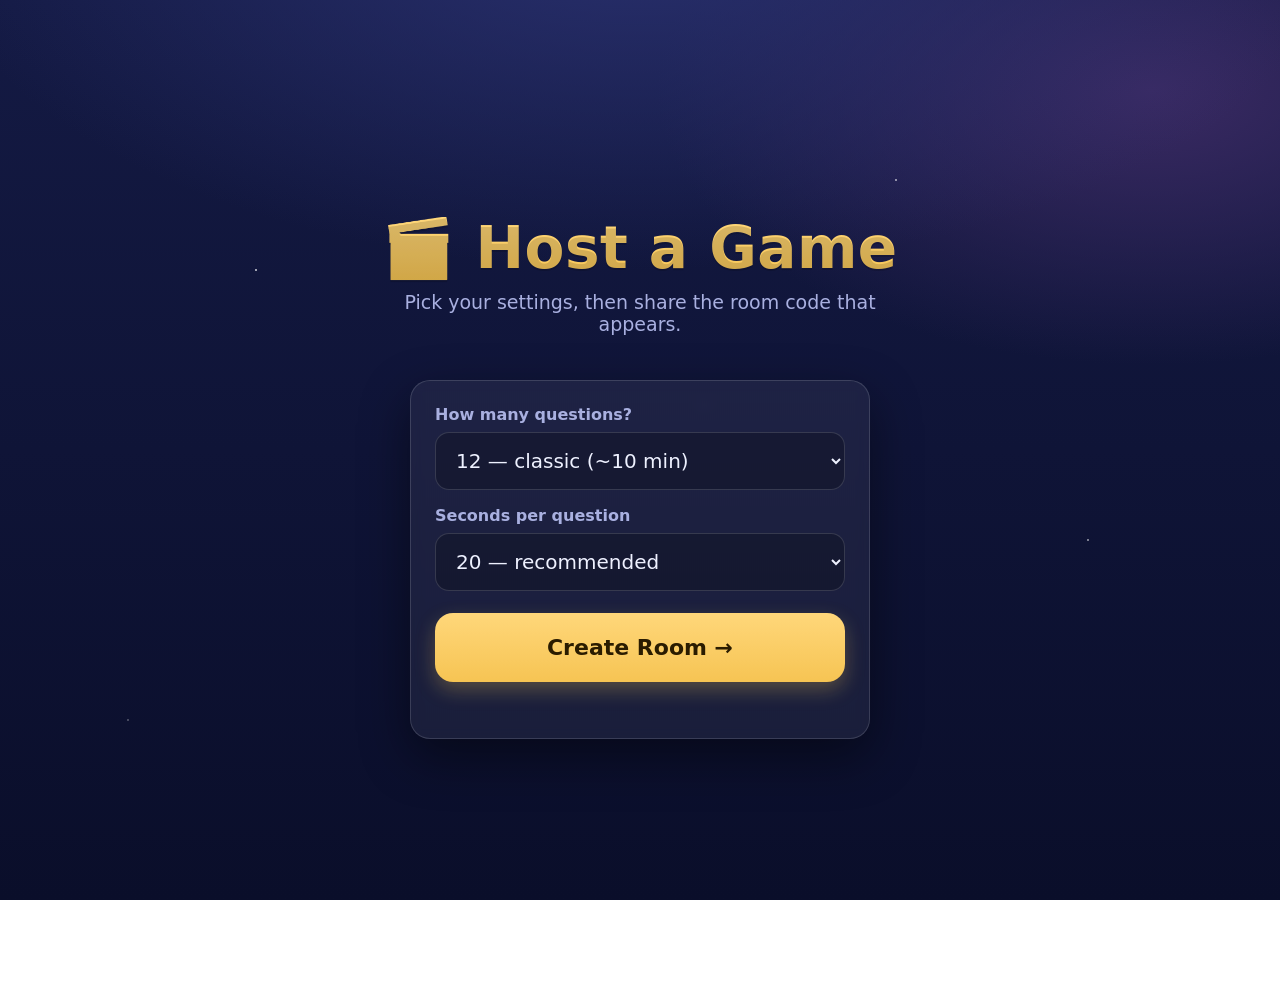
==== host.html @ 5fb1d4c0 "Disney Movie Trivia — Kahoot-style party game Host + player screens, 4-char room codes, speed+streak" ====
<!DOCTYPE html>
<html lang="en">
<head>
  <meta charset="UTF-8" />
  <meta name="viewport" content="width=device-width, initial-scale=1.0" />
  <title>Host · Disney Movie Trivia</title>
  <link rel="stylesheet" href="style.css" />
  <link rel="icon" href="data:image/svg+xml,<svg xmlns='http://www.w3.org/2000/svg' viewBox='0 0 100 100'><text y='.9em' font-size='90'>🎬</text></svg>" />
</head>
<body>
  <div class="wrap">

    <!-- ===== SETUP ===== -->
    <section id="setup" class="center-screen">
      <h1 class="brand">🎬 Host a Game</h1>
      <p class="tagline">Pick your settings, then share the room code that appears.</p>
      <div class="card" style="margin-top:26px; width:min(460px,92vw); text-align:left;">
        <label for="num">How many questions?</label>
        <select id="num">
          <option value="8">8 — quick round (~6 min)</option>
          <option value="12" selected>12 — classic (~10 min)</option>
          <option value="16">16 — long haul (~14 min)</option>
          <option value="36">36 — the whole vault</option>
        </select>
        <div style="height:16px;"></div>
        <label for="seconds">Seconds per question</label>
        <select id="seconds">
          <option value="15">15 — fast &amp; furious</option>
          <option value="20" selected>20 — recommended</option>
          <option value="30">30 — relaxed</option>
        </select>
        <div style="height:22px;"></div>
        <button id="createBtn" class="btn big block">Create Room →</button>
        <div id="setupErr" class="error"></div>
      </div>
    </section>

    <!-- ===== LOBBY ===== -->
    <section id="lobby" class="hidden center-screen">
      <p class="q-cat">Room Code — join at</p>
      <p class="tagline" id="joinUrl" style="margin-top:2px; color:var(--gold-2); font-weight:800;"></p>
      <div class="code-badge" id="lobbyCode" style="margin:8px 0 18px;"></div>
      <p class="status-line"><span class="big-count" id="playerCount">0</span> player(s) in the castle</p>
      <div class="chips" id="lobbyChips" style="margin:18px 0;"></div>
      <button id="startBtn" class="btn big" disabled>Start Game 🎉</button>
      <p class="muted" style="margin-top:12px;">Waiting for players… the Start button lights up once someone joins.</p>
    </section>

    <!-- ===== QUESTION ===== -->
    <section id="question" class="hidden">
      <div class="q-meta">
        <span class="q-cat" id="qCat"></span>
        <span class="muted" id="qProgress"></span>
      </div>
      <div class="progress" style="margin:6px 0 4px;"><span id="qBar" style="width:100%"></span></div>
      <div style="display:flex; align-items:center; justify-content:space-between; margin:10px 0 4px;">
        <span class="status-line"><b id="answeredCount">0</b> answered</span>
        <span class="timer-num" id="timer">20</span>
      </div>
      <h2 class="q-text" id="qText"></h2>
      <div class="answers" id="qAnswers"></div>
      <div style="text-align:center; margin-top:22px;">
        <button id="skipBtn" class="btn ghost">Reveal Answer Now</button>
      </div>
    </section>

    <!-- ===== REVEAL ===== -->
    <section id="reveal" class="hidden">
      <div class="q-meta">
        <span class="q-cat" id="rCat"></span>
        <span class="muted" id="rProgress"></span>
      </div>
      <h2 class="q-text" id="rText"></h2>
      <div class="answers" id="rAnswers"></div>
      <div class="fact" id="rFact"></div>
      <h3 style="text-align:center; margin:26px 0 4px; color:var(--gold-2);">🏆 Standings</h3>
      <ol class="board" id="rBoard"></ol>
      <div style="text-align:center; margin-top:22px;">
        <button id="nextBtn" class="btn big">Next Question →</button>
      </div>
    </section>

    <!-- ===== ENDED ===== -->
    <section id="ended" class="hidden center-screen">
      <h1 class="brand">✨ Final Results ✨</h1>
      <div class="podium" id="podium"></div>
      <ol class="board" id="finalBoard"></ol>
      <div class="row" style="max-width:420px; margin-top:24px;">
        <button id="againBtn" class="btn big">Play Again</button>
        <a class="btn ghost big" href="index.html">Home</a>
      </div>
    </section>

  </div>

  <script>
    const API = "/api/game";
    const $ = (id) => document.getElementById(id);
    const sections = ["setup", "lobby", "question", "reveal", "ended"];
    function show(id) { sections.forEach(s => $(s).classList.toggle("hidden", s !== id)); }

    const SHAPES = ["triangle", "diamond", "circle", "square"];

    let game = { code: null, hostToken: null };
    let poll = null;
    let lastStatus = null;
    let timerInt = null;
    let endedShown = false;

    // Restore an in-progress hosted game across refreshes.
    try {
      const saved = JSON.parse(localStorage.getItem("dt_host") || "null");
      if (saved && saved.code && saved.hostToken) game = saved;
    } catch {}

    async function api(action, extra) {
      const r = await fetch(API + "?action=" + action, {
        method: "POST",
        headers: { "Content-Type": "application/json" },
        body: JSON.stringify(Object.assign({ action }, extra || {})),
      });
      return r.json();
    }

    // ---- Create ----
    $("createBtn").onclick = async () => {
      $("setupErr").textContent = "";
      $("createBtn").disabled = true;
      const res = await api("create", {});
      if (!res.ok) {
        $("createBtn").disabled = false;
        $("setupErr").textContent = res.error === "storage-not-connected"
          ? "Cloud storage isn't connected yet — see the README step 2."
          : "Couldn't create a room. Try again.";
        return;
      }
      game = { code: res.code, hostToken: res.hostToken };
      localStorage.setItem("dt_host", JSON.stringify(game));
      enterLobby();
    };

    function enterLobby() {
      $("lobbyCode").textContent = game.code;
      const base = location.origin + location.pathname.replace(/host\.html$/, "");
      $("joinUrl").textContent = (location.host + base.replace(location.origin, "") + "play.html").replace(/\/+/g, "/");
      show("lobby");
      startPolling();
    }

    // ---- Settings + start ----
    $("startBtn").onclick = async () => {
      $("startBtn").disabled = true;
      await api("start", {
        code: game.code, hostToken: game.hostToken,
        num: parseInt($("num").value, 10),
        seconds: parseInt($("seconds").value, 10),
      });
    };
    $("skipBtn").onclick = () => api("reveal", { code: game.code, hostToken: game.hostToken });
    $("nextBtn").onclick = () => { $("nextBtn").disabled = true; api("next", { code: game.code, hostToken: game.hostToken }); };
    $("againBtn").onclick = async () => { endedShown = false; await api("reset", { code: game.code, hostToken: game.hostToken }); };

    // ---- Polling / render ----
    function startPolling() {
      if (poll) clearInterval(poll);
      tick();
      poll = setInterval(tick, 1500);
    }

    async function tick() {
      if (!game.code) return;
      const s = await api("state", { code: game.code, hostToken: game.hostToken, host: 1 });
      if (!s.ok) return;
      render(s);
    }

    function render(s) {
      // Lobby
      if (s.status === "lobby") {
        show("lobby");
        $("playerCount").textContent = s.playerCount || 0;
        const chips = $("lobbyChips");
        chips.innerHTML = "";
        (s.lobby || []).forEach(p => {
          const el = document.createElement("div");
          el.className = "chip";
          el.textContent = p.name;
          chips.appendChild(el);
        });
        $("startBtn").disabled = (s.playerCount || 0) < 1;
      }

      // Question
      if (s.status === "question") {
        show("question");
        renderQuestion(s);
      }

      // Reveal
      if (s.status === "reveal") {
        stopTimer();
        show("reveal");
        renderReveal(s);
        $("nextBtn").disabled = false;
        $("nextBtn").textContent = (s.qNumber >= s.qCount) ? "See Final Results →" : "Next Question →";
      }

      // Ended
      if (s.status === "ended") {
        stopTimer();
        show("ended");
        if (!endedShown) { renderEnded(s); endedShown = true; }
      }

      lastStatus = s.status;
    }

    function optionEl(i, text, cls) {
      const b = document.createElement("div");
      b.className = "answer a" + i + (cls || "");
      const sh = document.createElement("span");
      sh.className = "shape " + SHAPES[i];
      b.appendChild(sh);
      const t = document.createElement("span");
      t.textContent = text;
      b.appendChild(t);
      return b;
    }

    function renderQuestion(s) {
      const q = s.question; if (!q) return;
      $("qCat").textContent = q.category;
      $("qProgress").textContent = "Question " + s.qNumber + " of " + s.qCount;
      $("qText").textContent = q.text;
      $("answeredCount").textContent = s.answered || 0;
      const box = $("qAnswers");
      // Only rebuild options when the question changes.
      if (box.dataset.n !== String(s.current)) {
        box.innerHTML = "";
        q.options.forEach((opt, i) => box.appendChild(optionEl(i, opt)));
        box.dataset.n = String(s.current);
      }
      runTimer(s);
    }

    function runTimer(s) {
      stopTimer();
      const total = s.seconds * 1000;
      const update = () => {
        const elapsed = (Date.now() - s.qStart) + (s.now - s.qStart >= 0 ? 0 : 0);
        const left = Math.max(0, total - (Date.now() - s.qStart));
        const secs = Math.ceil(left / 1000);
        $("timer").textContent = secs;
        $("qBar").style.width = (100 * left / total) + "%";
        if (left <= 0) {
          stopTimer();
          // Auto-reveal when the clock runs out.
          api("reveal", { code: game.code, hostToken: game.hostToken });
        }
      };
      update();
      timerInt = setInterval(update, 200);
    }
    function stopTimer() { if (timerInt) { clearInterval(timerInt); timerInt = null; } }

    function renderReveal(s) {
      const q = s.question; if (!q) return;
      $("rCat").textContent = q.category;
      $("rProgress").textContent = "Question " + s.qNumber + " of " + s.qCount;
      $("rText").textContent = q.text;
      const box = $("rAnswers");
      box.innerHTML = "";
      const dist = q.dist || [0,0,0,0];
      q.options.forEach((opt, i) => {
        const cls = (i === q.correct) ? " right" : " dim";
        const el = optionEl(i, opt, cls);
        const c = document.createElement("span");
        c.className = "count";
        c.textContent = dist[i];
        el.appendChild(c);
        box.appendChild(el);
      });
      $("rFact").innerHTML = "<b>" + (q.options[q.correct]) + ".</b> " + (q.fact || "");
      renderBoard($("rBoard"), s.board, 6, true);
    }

    function renderBoard(ol, board, limit, showDelta) {
      ol.innerHTML = "";
      (board || []).slice(0, limit).forEach(p => {
        const li = document.createElement("li");
        const streak = p.streak >= 2 ? " 🔥" + p.streak : "";
        li.innerHTML =
          '<span class="rank">' + p.rank + '</span>' +
          '<span class="pname">' + escapeHtml(p.name) + streak + '</span>' +
          '<span class="pscore">' + p.score +
          (showDelta && p.lastPoints > 0 ? '<span class="delta">+' + p.lastPoints + '</span>' : '') +
          '</span>';
        ol.appendChild(li);
      });
    }

    function renderEnded(s) {
      const board = s.board || [];
      const podium = $("podium");
      podium.innerHTML = "";
      const order = [1, 0, 2]; // second, first, third for a real podium
      const medals = ["🥇", "🥈", "🥉"];
      const classes = ["first", "second", "third"];
      order.forEach(rankIdx => {
        const p = board[rankIdx];
        if (!p) return;
        const div = document.createElement("div");
        div.className = "pod " + classes[rankIdx];
        div.innerHTML = '<div class="medal">' + medals[rankIdx] + '</div>' +
          '<div class="pn">' + escapeHtml(p.name) + '</div>' +
          '<div class="ps">' + p.score + '</div>';
        podium.appendChild(div);
      });
      renderBoard($("finalBoard"), board, 20, false);
    }

    function escapeHtml(s) {
      return String(s).replace(/[&<>"']/g, m => ({ "&": "&amp;", "<": "&lt;", ">": "&gt;", '"': "&quot;", "'": "&#39;" }[m]));
    }

    // If we restored a live game, jump straight back in.
    if (game.code && game.hostToken) enterLobby();
  </script>
</body>
</html>
---- style.css ----
/* Disney Trivia — shared styles. Midnight-castle palette, gold accents. */

:root {
  --ink: #0a0e2a;
  --ink-2: #141a44;
  --panel: rgba(255, 255, 255, 0.06);
  --panel-solid: #1a2050;
  --gold: #f6c453;
  --gold-2: #ffd77a;
  --text: #eef1ff;
  --muted: #a9b0e0;
  --line: rgba(255, 255, 255, 0.14);

  /* Kahoot-style answer colors */
  --a0: #e8434f; /* red */
  --a1: #2f7ff0; /* blue */
  --a2: #f0a830; /* amber */
  --a3: #2fb56a; /* green */

  --shadow: 0 18px 50px rgba(0, 0, 0, 0.45);
}

* { box-sizing: border-box; }

html, body {
  margin: 0;
  padding: 0;
  min-height: 100%;
}

body {
  font-family: "Trebuchet MS", "Segoe UI", system-ui, -apple-system, sans-serif;
  color: var(--text);
  background:
    radial-gradient(1200px 600px at 50% -10%, #2a3170 0%, transparent 60%),
    radial-gradient(900px 500px at 90% 10%, #3a2a63 0%, transparent 55%),
    linear-gradient(180deg, var(--ink-2) 0%, var(--ink) 100%);
  background-attachment: fixed;
  -webkit-font-smoothing: antialiased;
}

/* soft starfield */
body::before {
  content: "";
  position: fixed;
  inset: 0;
  background-image:
    radial-gradient(1.5px 1.5px at 20% 30%, rgba(255,255,255,.6) 50%, transparent),
    radial-gradient(1.5px 1.5px at 70% 20%, rgba(255,255,255,.5) 50%, transparent),
    radial-gradient(1px 1px at 40% 70%, rgba(255,255,255,.5) 50%, transparent),
    radial-gradient(1.5px 1.5px at 85% 60%, rgba(255,255,255,.45) 50%, transparent),
    radial-gradient(1px 1px at 10% 80%, rgba(255,255,255,.4) 50%, transparent),
    radial-gradient(1px 1px at 55% 45%, rgba(255,255,255,.4) 50%, transparent);
  pointer-events: none;
  z-index: 0;
}

.wrap {
  position: relative;
  z-index: 1;
  max-width: 1000px;
  margin: 0 auto;
  padding: 28px 20px 60px;
}

.center-screen {
  min-height: 100vh;
  display: flex;
  flex-direction: column;
  align-items: center;
  justify-content: center;
  text-align: center;
}

h1, h2, h3 { margin: 0; line-height: 1.1; }

.brand {
  font-size: clamp(30px, 6vw, 58px);
  font-weight: 800;
  letter-spacing: 0.5px;
  background: linear-gradient(180deg, var(--gold-2), var(--gold));
  -webkit-background-clip: text;
  background-clip: text;
  color: transparent;
  text-shadow: 0 2px 0 rgba(0,0,0,0.15);
}
.brand .spark { -webkit-text-fill-color: initial; color: var(--gold-2); }

.tagline {
  color: var(--muted);
  font-size: clamp(14px, 2.4vw, 19px);
  margin-top: 10px;
  max-width: 560px;
}

.card {
  background: var(--panel);
  border: 1px solid var(--line);
  border-radius: 20px;
  padding: 24px;
  box-shadow: var(--shadow);
  backdrop-filter: blur(6px);
}

/* Buttons */
.btn {
  appearance: none;
  border: none;
  cursor: pointer;
  font-family: inherit;
  font-weight: 800;
  font-size: 18px;
  padding: 16px 26px;
  border-radius: 14px;
  color: #2a1c00;
  background: linear-gradient(180deg, var(--gold-2), var(--gold));
  box-shadow: 0 8px 20px rgba(246, 196, 83, 0.28);
  transition: transform .08s ease, box-shadow .15s ease, filter .15s ease;
}
.btn:hover { transform: translateY(-2px); filter: brightness(1.04); }
.btn:active { transform: translateY(0); }
.btn:disabled { opacity: .5; cursor: not-allowed; transform: none; }

.btn.ghost {
  background: transparent;
  color: var(--text);
  border: 1.5px solid var(--line);
  box-shadow: none;
}
.btn.ghost:hover { border-color: var(--gold); color: var(--gold-2); }

.btn.big { font-size: 22px; padding: 22px 34px; border-radius: 18px; }
.btn.block { width: 100%; }

/* Inputs */
label { display: block; font-weight: 700; margin: 0 0 8px; color: var(--muted); }
input, select {
  width: 100%;
  font-family: inherit;
  font-size: 20px;
  padding: 15px 16px;
  border-radius: 14px;
  border: 1.5px solid var(--line);
  background: rgba(0, 0, 0, 0.22);
  color: var(--text);
  outline: none;
}
input:focus, select:focus { border-color: var(--gold); }
input.code-input {
  text-align: center;
  letter-spacing: 10px;
  font-weight: 800;
  font-size: 34px;
  text-transform: uppercase;
}

.row { display: flex; gap: 14px; flex-wrap: wrap; }
.row > * { flex: 1; }

.muted { color: var(--muted); }
.hidden { display: none !important; }
.error { color: #ff9aa2; font-weight: 700; margin-top: 10px; min-height: 22px; }

/* Room code display */
.code-badge {
  font-size: clamp(44px, 12vw, 120px);
  font-weight: 900;
  letter-spacing: 12px;
  color: var(--ink);
  background: linear-gradient(180deg, var(--gold-2), var(--gold));
  border-radius: 20px;
  padding: 10px 28px 16px;
  display: inline-block;
  box-shadow: var(--shadow);
}

/* Player chips (lobby) */
.chips { display: flex; flex-wrap: wrap; gap: 10px; justify-content: center; }
.chip {
  background: var(--panel);
  border: 1px solid var(--line);
  border-radius: 999px;
  padding: 10px 18px;
  font-weight: 700;
  font-size: 18px;
  animation: pop .25s ease;
}
@keyframes pop { from { transform: scale(.7); opacity: 0; } to { transform: scale(1); opacity: 1; } }

/* Timer */
.timer-ring { display: flex; align-items: center; justify-content: center; }
.timer-num {
  font-size: clamp(40px, 9vw, 84px);
  font-weight: 900;
  color: var(--gold-2);
  min-width: 1.4em;
  text-align: center;
}
.progress {
  height: 14px;
  background: rgba(0,0,0,0.3);
  border-radius: 999px;
  overflow: hidden;
  border: 1px solid var(--line);
}
.progress > span {
  display: block;
  height: 100%;
  background: linear-gradient(90deg, var(--gold-2), var(--gold));
  transition: width .25s linear;
}

/* Answer grid (host + player) */
.answers {
  display: grid;
  grid-template-columns: 1fr 1fr;
  gap: 14px;
}
.answer {
  position: relative;
  border: none;
  cursor: pointer;
  font-family: inherit;
  color: #fff;
  font-weight: 800;
  font-size: clamp(17px, 2.4vw, 24px);
  text-align: left;
  padding: 22px 20px 22px 62px;
  border-radius: 16px;
  min-height: 84px;
  display: flex;
  align-items: center;
  box-shadow: 0 8px 18px rgba(0,0,0,0.3);
  transition: transform .08s ease, filter .15s ease, opacity .2s ease;
}
.answer:hover { transform: translateY(-2px); filter: brightness(1.06); }
.answer:disabled { cursor: default; }
.answer .shape {
  position: absolute;
  left: 18px;
  top: 50%;
  transform: translateY(-50%);
  width: 26px; height: 26px;
  display: inline-block;
}
.answer.a0 { background: var(--a0); }
.answer.a1 { background: var(--a1); }
.answer.a2 { background: var(--a2); }
.answer.a3 { background: var(--a3); }

/* shapes */
.shape.triangle { width: 0; height: 0; border-left: 14px solid transparent; border-right: 14px solid transparent; border-bottom: 24px solid #fff; }
.shape.diamond { background: #fff; transform: translateY(-50%) rotate(45deg); }
.shape.circle { background: #fff; border-radius: 50%; }
.shape.square { background: #fff; border-radius: 4px; }

.answer.dim { opacity: 0.35; }
.answer.right { outline: 5px solid #fff; box-shadow: 0 0 0 4px rgba(47,181,106,0.9), 0 8px 22px rgba(0,0,0,.4); }
.answer.chosen { outline: 4px dashed rgba(255,255,255,0.85); }
.answer .count {
  margin-left: auto;
  font-size: 16px;
  background: rgba(0,0,0,0.28);
  padding: 4px 12px;
  border-radius: 999px;
  font-weight: 800;
}

/* Question text */
.q-text {
  font-size: clamp(24px, 4.4vw, 46px);
  font-weight: 800;
  text-align: center;
  margin: 8px auto 20px;
  max-width: 900px;
}
.q-cat {
  text-transform: uppercase;
  letter-spacing: 3px;
  font-size: 14px;
  font-weight: 800;
  color: var(--gold);
}
.q-meta { display: flex; justify-content: space-between; align-items: center; margin-bottom: 6px; }

.fact {
  margin: 18px auto 0;
  max-width: 720px;
  background: var(--panel);
  border: 1px solid var(--line);
  border-left: 4px solid var(--gold);
  border-radius: 12px;
  padding: 14px 18px;
  color: var(--text);
  font-size: 17px;
  text-align: left;
}
.fact b { color: var(--gold-2); }

/* Leaderboard */
.board { list-style: none; margin: 18px auto 0; padding: 0; max-width: 620px; width: 100%; }
.board li {
  display: flex;
  align-items: center;
  gap: 14px;
  background: var(--panel);
  border: 1px solid var(--line);
  border-radius: 14px;
  padding: 14px 18px;
  margin-bottom: 10px;
  font-size: 20px;
  animation: slidein .3s ease;
}
@keyframes slidein { from { transform: translateY(8px); opacity: 0; } to { transform: none; opacity: 1; } }
.board .rank { font-weight: 900; color: var(--gold); min-width: 40px; font-size: 22px; }
.board .pname { font-weight: 700; flex: 1; }
.board .pscore { font-weight: 900; color: var(--gold-2); }
.board .delta { font-size: 14px; color: var(--a3); margin-left: 6px; }
.board li.me { border-color: var(--gold); box-shadow: 0 0 0 1px var(--gold); }

/* Podium */
.podium { display: flex; align-items: flex-end; justify-content: center; gap: 16px; margin: 30px 0; flex-wrap: wrap; }
.pod {
  background: var(--panel);
  border: 1px solid var(--line);
  border-radius: 16px 16px 0 0;
  padding: 18px 16px;
  text-align: center;
  min-width: 130px;
}
.pod .medal { font-size: 40px; }
.pod .pn { font-weight: 800; font-size: 20px; margin-top: 6px; }
.pod .ps { color: var(--gold-2); font-weight: 900; font-size: 22px; }
.pod.first { height: 200px; border-top: 4px solid var(--gold); }
.pod.second { height: 160px; }
.pod.third { height: 130px; }

.footnote { margin-top: 26px; color: var(--muted); font-size: 13px; text-align: center; }

.status-line { color: var(--muted); font-size: 18px; margin-top: 10px; }
.big-count { font-size: clamp(30px, 7vw, 64px); font-weight: 900; color: var(--gold-2); }

@media (max-width: 560px) {
  .answers { grid-template-columns: 1fr; }
  .answer { min-height: 72px; }
}
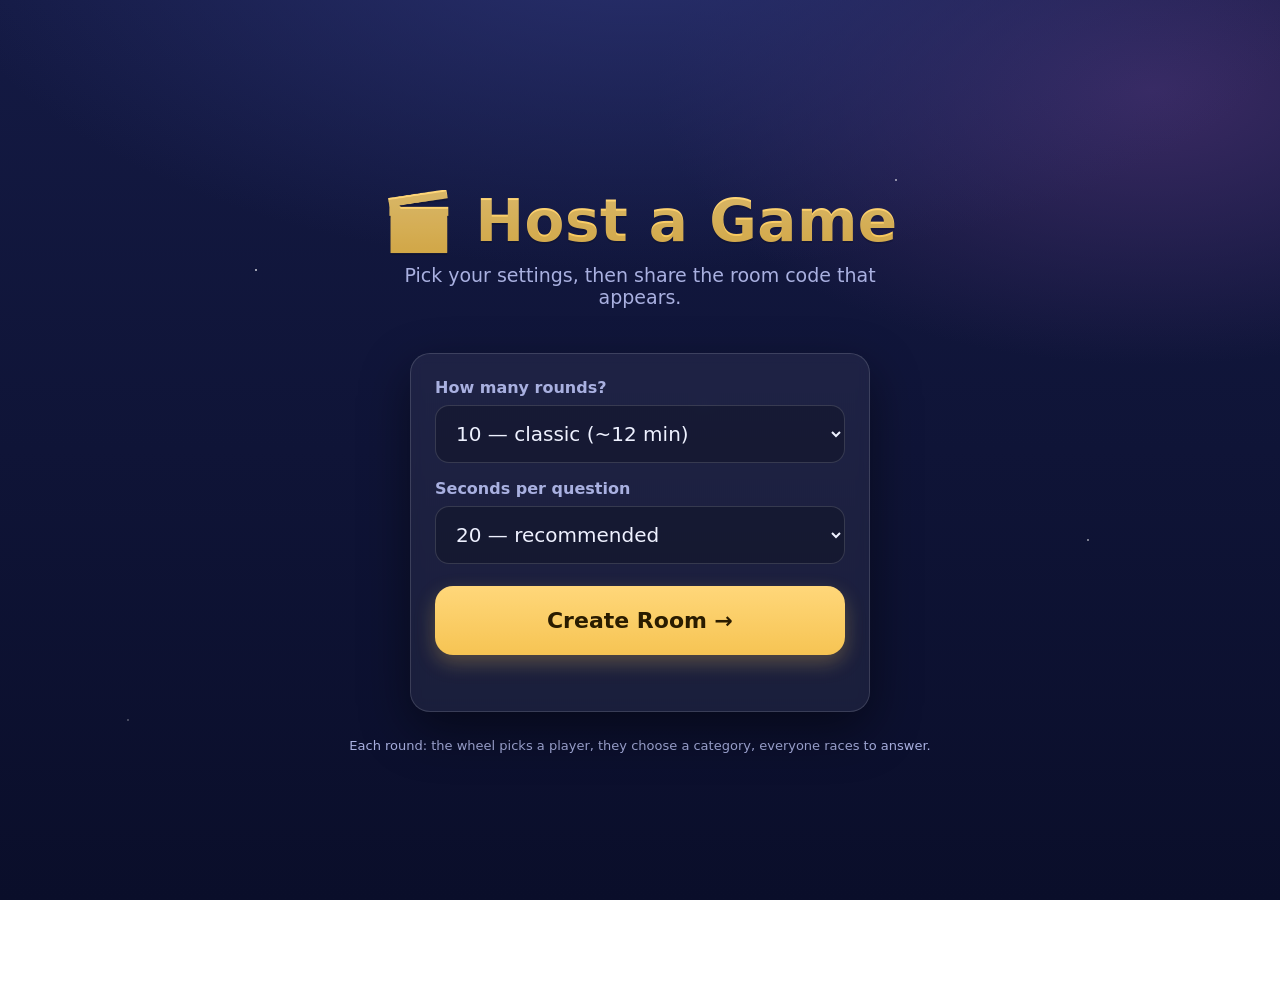
==== commit ec355d78: "Category rounds + spin-the-wheel picker; 120+ questions; fix stale-session resume - Host page always" ====
--- a/host.html
+++ b/host.html
@@ -14,13 +14,20 @@
     <section id="setup" class="center-screen">
       <h1 class="brand">🎬 Host a Game</h1>
       <p class="tagline">Pick your settings, then share the room code that appears.</p>
-      <div class="card" style="margin-top:26px; width:min(460px,92vw); text-align:left;">
-        <label for="num">How many questions?</label>
-        <select id="num">
-          <option value="8">8 — quick round (~6 min)</option>
-          <option value="12" selected>12 — classic (~10 min)</option>
-          <option value="16">16 — long haul (~14 min)</option>
-          <option value="36">36 — the whole vault</option>
+
+      <div id="resumeBox" class="card hidden" style="margin-top:20px; width:min(460px,92vw);">
+        <p class="muted" style="margin:0 0 12px;">You have a game in progress.</p>
+        <button id="resumeBtn" class="btn block">▶ Resume game <span id="resumeCode"></span></button>
+        <button id="discardBtn" class="btn ghost block" style="margin-top:10px;">Start a new one instead</button>
+      </div>
+
+      <div id="setupCard" class="card" style="margin-top:26px; width:min(460px,92vw); text-align:left;">
+        <label for="rounds">How many rounds?</label>
+        <select id="rounds">
+          <option value="6">6 — quick round (~7 min)</option>
+          <option value="10" selected>10 — classic (~12 min)</option>
+          <option value="15">15 — long haul (~18 min)</option>
+          <option value="20">20 — marathon</option>
         </select>
         <div style="height:16px;"></div>
         <label for="seconds">Seconds per question</label>
@@ -33,6 +40,7 @@
         <button id="createBtn" class="btn big block">Create Room →</button>
         <div id="setupErr" class="error"></div>
       </div>
+      <p class="footnote">Each round: the wheel picks a player, they choose a category, everyone races to answer.</p>
     </section>
 
     <!-- ===== LOBBY ===== -->
@@ -43,7 +51,27 @@
       <p class="status-line"><span class="big-count" id="playerCount">0</span> player(s) in the castle</p>
       <div class="chips" id="lobbyChips" style="margin:18px 0;"></div>
       <button id="startBtn" class="btn big" disabled>Start Game 🎉</button>
-      <p class="muted" style="margin-top:12px;">Waiting for players… the Start button lights up once someone joins.</p>
+      <p class="muted" style="margin-top:12px;">Waiting for players… Start lights up once someone joins.</p>
+    </section>
+
+    <!-- ===== PICKING (wheel + category) ===== -->
+    <section id="picking" class="hidden center-screen">
+      <p class="q-cat" id="pickRound"></p>
+      <!-- wheel stage -->
+      <div id="wheelStage">
+        <h2 class="q-text" style="margin-bottom:6px;">🎡 Spin to see who picks!</h2>
+        <div class="wheel-wrap">
+          <div class="wheel-pointer">▼</div>
+          <canvas id="wheel" width="440" height="440"></canvas>
+        </div>
+        <button id="spinBtn" class="btn big" style="margin-top:16px;">Spin the Wheel 🎡</button>
+      </div>
+      <!-- category stage -->
+      <div id="catStage" class="hidden">
+        <h2 class="q-text" style="margin-bottom:4px;">🎉 <span id="pickerName"></span> picks the category!</h2>
+        <p class="muted" style="margin:0 0 18px;">Tap the category they call out.</p>
+        <div class="cat-grid" id="catGrid"></div>
+      </div>
     </section>
 
     <!-- ===== QUESTION ===== -->
@@ -76,7 +104,7 @@
       <h3 style="text-align:center; margin:26px 0 4px; color:var(--gold-2);">🏆 Standings</h3>
       <ol class="board" id="rBoard"></ol>
       <div style="text-align:center; margin-top:22px;">
-        <button id="nextBtn" class="btn big">Next Question →</button>
+        <button id="nextBtn" class="btn big">Next Round →</button>
       </div>
     </section>
 
@@ -96,18 +124,17 @@
   <script>
     const API = "/api/game";
     const $ = (id) => document.getElementById(id);
-    const sections = ["setup", "lobby", "question", "reveal", "ended"];
+    const sections = ["setup", "lobby", "picking", "question", "reveal", "ended"];
     function show(id) { sections.forEach(s => $(s).classList.toggle("hidden", s !== id)); }
-
     const SHAPES = ["triangle", "diamond", "circle", "square"];
+    const WHEEL_COLORS = ["#e8434f", "#2f7ff0", "#f0a830", "#2fb56a", "#a05be0", "#e05ba0", "#2fb5a8", "#e0a02f"];
 
     let game = { code: null, hostToken: null };
-    let poll = null;
-    let lastStatus = null;
-    let timerInt = null;
-    let endedShown = false;
-
-    // Restore an in-progress hosted game across refreshes.
+    let poll = null, timerInt = null, endedShown = false;
+    let spinning = false;               // suppress re-render while the wheel animates
+    let wheelPlayers = [];              // snapshot used to draw + land the wheel
+    let lastCats = [];
+
     try {
       const saved = JSON.parse(localStorage.getItem("dt_host") || "null");
       if (saved && saved.code && saved.hostToken) game = saved;
@@ -115,12 +142,28 @@
 
     async function api(action, extra) {
       const r = await fetch(API + "?action=" + action, {
-        method: "POST",
-        headers: { "Content-Type": "application/json" },
+        method: "POST", headers: { "Content-Type": "application/json" },
         body: JSON.stringify(Object.assign({ action }, extra || {})),
       });
       return r.json();
     }
+
+    // ---- Resume handling (fixes the "jumps into an old game" bug) ----
+    // On load we ALWAYS show the setup screen. If a saved game still exists
+    // and hasn't ended, we offer an explicit Resume button — never auto-jump.
+    async function checkResume() {
+      if (!(game.code && game.hostToken)) return;
+      const s = await api("state", { code: game.code, hostToken: game.hostToken, host: 1 });
+      if (s && s.ok && s.status && s.status !== "ended") {
+        $("resumeCode").textContent = game.code;
+        $("resumeBox").classList.remove("hidden");
+      } else {
+        localStorage.removeItem("dt_host");
+        game = { code: null, hostToken: null };
+      }
+    }
+    $("resumeBtn").onclick = () => { $("resumeBox").classList.add("hidden"); enterLobby(); };
+    $("discardBtn").onclick = () => { localStorage.removeItem("dt_host"); game = { code: null, hostToken: null }; $("resumeBox").classList.add("hidden"); };
 
     // ---- Create ----
     $("createBtn").onclick = async () => {
@@ -134,38 +177,45 @@
           : "Couldn't create a room. Try again.";
         return;
       }
+      $("createBtn").disabled = false;
       game = { code: res.code, hostToken: res.hostToken };
       localStorage.setItem("dt_host", JSON.stringify(game));
+      endedShown = false;
       enterLobby();
     };
 
     function enterLobby() {
       $("lobbyCode").textContent = game.code;
-      const base = location.origin + location.pathname.replace(/host\.html$/, "");
-      $("joinUrl").textContent = (location.host + base.replace(location.origin, "") + "play.html").replace(/\/+/g, "/");
+      const base = location.pathname.replace(/host\.html$/, "");
+      $("joinUrl").textContent = (location.host + base + "play.html").replace(/\/+/g, "/");
       show("lobby");
       startPolling();
     }
 
-    // ---- Settings + start ----
+    // ---- Controls ----
     $("startBtn").onclick = async () => {
       $("startBtn").disabled = true;
-      await api("start", {
-        code: game.code, hostToken: game.hostToken,
-        num: parseInt($("num").value, 10),
-        seconds: parseInt($("seconds").value, 10),
-      });
+      await api("start", { code: game.code, hostToken: game.hostToken, rounds: parseInt($("rounds").value, 10), seconds: parseInt($("seconds").value, 10) });
+      tick();
     };
-    $("skipBtn").onclick = () => api("reveal", { code: game.code, hostToken: game.hostToken });
-    $("nextBtn").onclick = () => { $("nextBtn").disabled = true; api("next", { code: game.code, hostToken: game.hostToken }); };
-    $("againBtn").onclick = async () => { endedShown = false; await api("reset", { code: game.code, hostToken: game.hostToken }); };
+    $("skipBtn").onclick = () => api("reveal", { code: game.code, hostToken: game.hostToken }).then(tick);
+    $("nextBtn").onclick = () => { $("nextBtn").disabled = true; api("next", { code: game.code, hostToken: game.hostToken }).then(tick); };
+    $("againBtn").onclick = async () => { endedShown = false; await api("reset", { code: game.code, hostToken: game.hostToken }); tick(); };
+
+    $("spinBtn").onclick = async () => {
+      if (spinning || !wheelPlayers.length) return;
+      $("spinBtn").disabled = true;
+      const r = await api("spin", { code: game.code, hostToken: game.hostToken });
+      if (!r.ok) { $("spinBtn").disabled = false; return; }
+      spinning = true;
+      await animateWheel(r.picker.id);
+      spinning = false;
+      $("spinBtn").disabled = false;
+      showCategories(r.picker.name);
+    };
 
     // ---- Polling / render ----
-    function startPolling() {
-      if (poll) clearInterval(poll);
-      tick();
-      poll = setInterval(tick, 1500);
-    }
+    function startPolling() { if (poll) clearInterval(poll); tick(); poll = setInterval(tick, 1500); }
 
     async function tick() {
       if (!game.code) return;
@@ -175,70 +225,132 @@
     }
 
     function render(s) {
-      // Lobby
       if (s.status === "lobby") {
         show("lobby");
         $("playerCount").textContent = s.playerCount || 0;
-        const chips = $("lobbyChips");
-        chips.innerHTML = "";
-        (s.lobby || []).forEach(p => {
-          const el = document.createElement("div");
-          el.className = "chip";
-          el.textContent = p.name;
-          chips.appendChild(el);
-        });
+        const chips = $("lobbyChips"); chips.innerHTML = "";
+        (s.roster || []).forEach(p => { const el = document.createElement("div"); el.className = "chip"; el.textContent = p.name; chips.appendChild(el); });
         $("startBtn").disabled = (s.playerCount || 0) < 1;
-      }
-
-      // Question
-      if (s.status === "question") {
-        show("question");
-        renderQuestion(s);
-      }
-
-      // Reveal
+        return;
+      }
+      if (s.status === "picking") { renderPicking(s); return; }
+      if (s.status === "question") { show("question"); renderQuestion(s); return; }
       if (s.status === "reveal") {
-        stopTimer();
-        show("reveal");
-        renderReveal(s);
+        stopTimer(); show("reveal"); renderReveal(s);
         $("nextBtn").disabled = false;
-        $("nextBtn").textContent = (s.qNumber >= s.qCount) ? "See Final Results →" : "Next Question →";
-      }
-
-      // Ended
-      if (s.status === "ended") {
-        stopTimer();
-        show("ended");
-        if (!endedShown) { renderEnded(s); endedShown = true; }
-      }
-
-      lastStatus = s.status;
-    }
-
+        $("nextBtn").textContent = (s.round >= s.rounds) ? "See Final Results →" : "Next Round →";
+        return;
+      }
+      if (s.status === "ended") { stopTimer(); show("ended"); if (!endedShown) { renderEnded(s); endedShown = true; } return; }
+    }
+
+    // ---- Picking / wheel ----
+    function renderPicking(s) {
+      show("picking");
+      $("pickRound").textContent = "Round " + s.round + " of " + s.rounds;
+      lastCats = s.availableCategories || [];
+      if (spinning) return; // don't disturb an in-flight animation
+      if (!s.picker) {
+        // wheel stage
+        $("wheelStage").classList.remove("hidden");
+        $("catStage").classList.add("hidden");
+        $("spinBtn").disabled = false;
+        wheelPlayers = (s.roster || []).slice();
+        drawWheel(0);
+      } else {
+        // a picker is already chosen (e.g. after refresh) -> categories
+        wheelPlayers = (s.roster || []).slice();
+        showCategories(s.picker.name);
+      }
+    }
+
+    function showCategories(name) {
+      $("wheelStage").classList.add("hidden");
+      $("catStage").classList.remove("hidden");
+      $("pickerName").textContent = name;
+      const grid = $("catGrid"); grid.innerHTML = "";
+      (lastCats || []).forEach(c => {
+        const b = document.createElement("button");
+        b.className = "cat-btn";
+        b.innerHTML = '<span class="cat-emoji">' + c.emoji + '</span><span>' + c.label + '</span>';
+        b.onclick = () => { grid.querySelectorAll("button").forEach(x => x.disabled = true); api("pick", { code: game.code, hostToken: game.hostToken, category: c.key }).then(tick); };
+        grid.appendChild(b);
+      });
+    }
+
+    const wheelCanvas = $("wheel");
+    const wctx = wheelCanvas.getContext("2d");
+    let wheelRot = 0;
+
+    function drawWheel(rot) {
+      const n = wheelPlayers.length || 1;
+      const seg = (Math.PI * 2) / n;
+      const cx = wheelCanvas.width / 2, cy = wheelCanvas.height / 2, R = cx - 6;
+      wctx.clearRect(0, 0, wheelCanvas.width, wheelCanvas.height);
+      for (let i = 0; i < n; i++) {
+        const a0 = rot + i * seg, a1 = a0 + seg;
+        wctx.beginPath(); wctx.moveTo(cx, cy); wctx.arc(cx, cy, R, a0, a1); wctx.closePath();
+        wctx.fillStyle = WHEEL_COLORS[i % WHEEL_COLORS.length]; wctx.fill();
+        wctx.strokeStyle = "rgba(255,255,255,.25)"; wctx.lineWidth = 2; wctx.stroke();
+        // label
+        if (wheelPlayers[i]) {
+          wctx.save();
+          wctx.translate(cx, cy); wctx.rotate(a0 + seg / 2);
+          wctx.textAlign = "right"; wctx.fillStyle = "#fff";
+          wctx.font = "700 " + (n > 18 ? 11 : n > 10 ? 14 : 17) + "px Trebuchet MS, sans-serif";
+          let nm = wheelPlayers[i].name; if (nm.length > 12) nm = nm.slice(0, 11) + "…";
+          wctx.fillText(nm, R - 12, 5);
+          wctx.restore();
+        }
+      }
+      // hub
+      wctx.beginPath(); wctx.arc(cx, cy, 26, 0, Math.PI * 2); wctx.fillStyle = "#141a44"; wctx.fill();
+      wctx.strokeStyle = "#f6c453"; wctx.lineWidth = 3; wctx.stroke();
+      wctx.fillStyle = "#f6c453"; wctx.font = "800 22px Trebuchet MS"; wctx.textAlign = "center"; wctx.fillText("🏰", cx, cy + 8);
+      wheelRot = rot;
+    }
+
+    function animateWheel(winnerId) {
+      return new Promise(resolve => {
+        const n = wheelPlayers.length || 1;
+        const idx = Math.max(0, wheelPlayers.findIndex(p => p.id === winnerId));
+        const seg = (Math.PI * 2) / n;
+        // pointer sits at top (angle = -90deg = 1.5π). We want segment center there.
+        const pointer = 1.5 * Math.PI;
+        const target = pointer - (idx * seg + seg / 2);
+        const spins = 5 * Math.PI * 2;
+        const start = wheelRot % (Math.PI * 2);
+        const end = spins + target;
+        const dur = 3600, t0 = performance.now();
+        function frame(t) {
+          const p = Math.min(1, (t - t0) / dur);
+          const ease = 1 - Math.pow(1 - p, 3); // ease-out cubic
+          drawWheel(start + (end - start) * ease);
+          if (p < 1) requestAnimationFrame(frame); else resolve();
+        }
+        requestAnimationFrame(frame);
+      });
+    }
+
+    // ---- Question / reveal / ended ----
     function optionEl(i, text, cls) {
       const b = document.createElement("div");
       b.className = "answer a" + i + (cls || "");
-      const sh = document.createElement("span");
-      sh.className = "shape " + SHAPES[i];
-      b.appendChild(sh);
-      const t = document.createElement("span");
-      t.textContent = text;
-      b.appendChild(t);
+      const sh = document.createElement("span"); sh.className = "shape " + SHAPES[i]; b.appendChild(sh);
+      const t = document.createElement("span"); t.textContent = text; b.appendChild(t);
       return b;
     }
+    function catLabel(key) { const c = (window.__cats || []).find(c => c.key === key); return c ? c.label : key; }
 
     function renderQuestion(s) {
       const q = s.question; if (!q) return;
-      $("qCat").textContent = q.category;
-      $("qProgress").textContent = "Question " + s.qNumber + " of " + s.qCount;
+      $("qCat").textContent = catLabel(q.cat);
+      $("qProgress").textContent = "Round " + s.round + " of " + s.rounds;
       $("qText").textContent = q.text;
       $("answeredCount").textContent = s.answered || 0;
       const box = $("qAnswers");
-      // Only rebuild options when the question changes.
       if (box.dataset.n !== String(s.current)) {
-        box.innerHTML = "";
-        q.options.forEach((opt, i) => box.appendChild(optionEl(i, opt)));
-        box.dataset.n = String(s.current);
+        box.innerHTML = ""; q.options.forEach((opt, i) => box.appendChild(optionEl(i, opt))); box.dataset.n = String(s.current);
       }
       runTimer(s);
     }
@@ -247,40 +359,28 @@
       stopTimer();
       const total = s.seconds * 1000;
       const update = () => {
-        const elapsed = (Date.now() - s.qStart) + (s.now - s.qStart >= 0 ? 0 : 0);
         const left = Math.max(0, total - (Date.now() - s.qStart));
-        const secs = Math.ceil(left / 1000);
-        $("timer").textContent = secs;
+        $("timer").textContent = Math.ceil(left / 1000);
         $("qBar").style.width = (100 * left / total) + "%";
-        if (left <= 0) {
-          stopTimer();
-          // Auto-reveal when the clock runs out.
-          api("reveal", { code: game.code, hostToken: game.hostToken });
-        }
+        if (left <= 0) { stopTimer(); api("reveal", { code: game.code, hostToken: game.hostToken }); }
       };
-      update();
-      timerInt = setInterval(update, 200);
+      update(); timerInt = setInterval(update, 200);
     }
     function stopTimer() { if (timerInt) { clearInterval(timerInt); timerInt = null; } }
 
     function renderReveal(s) {
       const q = s.question; if (!q) return;
-      $("rCat").textContent = q.category;
-      $("rProgress").textContent = "Question " + s.qNumber + " of " + s.qCount;
+      $("rCat").textContent = catLabel(q.cat);
+      $("rProgress").textContent = "Round " + s.round + " of " + s.rounds;
       $("rText").textContent = q.text;
-      const box = $("rAnswers");
-      box.innerHTML = "";
-      const dist = q.dist || [0,0,0,0];
+      const box = $("rAnswers"); box.innerHTML = "";
+      const dist = q.dist || [0, 0, 0, 0];
       q.options.forEach((opt, i) => {
-        const cls = (i === q.correct) ? " right" : " dim";
-        const el = optionEl(i, opt, cls);
-        const c = document.createElement("span");
-        c.className = "count";
-        c.textContent = dist[i];
-        el.appendChild(c);
+        const el = optionEl(i, opt, (i === q.correct) ? " right" : " dim");
+        const c = document.createElement("span"); c.className = "count"; c.textContent = dist[i]; el.appendChild(c);
         box.appendChild(el);
       });
-      $("rFact").innerHTML = "<b>" + (q.options[q.correct]) + ".</b> " + (q.fact || "");
+      $("rFact").innerHTML = "<b>" + q.options[q.correct] + ".</b> " + (q.fact || "");
       renderBoard($("rBoard"), s.board, 6, true);
     }
 
@@ -289,42 +389,42 @@
       (board || []).slice(0, limit).forEach(p => {
         const li = document.createElement("li");
         const streak = p.streak >= 2 ? " 🔥" + p.streak : "";
-        li.innerHTML =
-          '<span class="rank">' + p.rank + '</span>' +
-          '<span class="pname">' + escapeHtml(p.name) + streak + '</span>' +
-          '<span class="pscore">' + p.score +
-          (showDelta && p.lastPoints > 0 ? '<span class="delta">+' + p.lastPoints + '</span>' : '') +
-          '</span>';
+        li.innerHTML = '<span class="rank">' + p.rank + '</span><span class="pname">' + escapeHtml(p.name) + streak +
+          '</span><span class="pscore">' + p.score + (showDelta && p.lastPoints > 0 ? '<span class="delta">+' + p.lastPoints + '</span>' : '') + '</span>';
         ol.appendChild(li);
       });
     }
 
     function renderEnded(s) {
       const board = s.board || [];
-      const podium = $("podium");
-      podium.innerHTML = "";
-      const order = [1, 0, 2]; // second, first, third for a real podium
-      const medals = ["🥇", "🥈", "🥉"];
-      const classes = ["first", "second", "third"];
-      order.forEach(rankIdx => {
-        const p = board[rankIdx];
-        if (!p) return;
-        const div = document.createElement("div");
-        div.className = "pod " + classes[rankIdx];
-        div.innerHTML = '<div class="medal">' + medals[rankIdx] + '</div>' +
-          '<div class="pn">' + escapeHtml(p.name) + '</div>' +
-          '<div class="ps">' + p.score + '</div>';
+      const podium = $("podium"); podium.innerHTML = "";
+      const order = [1, 0, 2], medals = ["🥇", "🥈", "🥉"], classes = ["first", "second", "third"];
+      order.forEach(ri => {
+        const p = board[ri]; if (!p) return;
+        const div = document.createElement("div"); div.className = "pod " + classes[ri];
+        div.innerHTML = '<div class="medal">' + medals[ri] + '</div><div class="pn">' + escapeHtml(p.name) + '</div><div class="ps">' + p.score + '</div>';
         podium.appendChild(div);
       });
       renderBoard($("finalBoard"), board, 20, false);
     }
 
-    function escapeHtml(s) {
-      return String(s).replace(/[&<>"']/g, m => ({ "&": "&amp;", "<": "&lt;", ">": "&gt;", '"': "&quot;", "'": "&#39;" }[m]));
-    }
-
-    // If we restored a live game, jump straight back in.
-    if (game.code && game.hostToken) enterLobby();
+    function escapeHtml(s) { return String(s).replace(/[&<>"']/g, m => ({ "&": "&amp;", "<": "&lt;", ">": "&gt;", '"': "&quot;", "'": "&#39;" }[m])); }
+
+    // Category labels for display (mirrors api/questions.js CATEGORIES).
+    window.__cats = [
+      { key: "classics", label: "Golden Age Classics" }, { key: "renaissance", label: "Disney Renaissance" },
+      { key: "pixar", label: "Pixar" }, { key: "modern", label: "Modern Disney" },
+      { key: "villains", label: "Villains" }, { key: "songs", label: "Songs & Music" },
+      { key: "voices", label: "Voice Actors" }, { key: "funfacts", label: "Fun Facts & Trivia" },
+    ];
+
+    // Refresh instantly when a hidden tab returns (phones/laptops throttle timers).
+    document.addEventListener("visibilitychange", () => { if (!document.hidden) tick(); });
+    window.addEventListener("focus", () => tick());
+
+    // Always start on the setup screen; offer Resume only if a live game exists.
+    show("setup");
+    checkResume();
   </script>
 </body>
 </html>
--- a/style.css
+++ b/style.css
@@ -335,6 +335,28 @@
 .pod.second { height: 160px; }
 .pod.third { height: 130px; }
 
+/* Spin-the-wheel */
+.wheel-wrap { position: relative; display: inline-block; margin: 8px auto 0; }
+.wheel-wrap canvas { max-width: min(440px, 82vw); height: auto; filter: drop-shadow(0 12px 30px rgba(0,0,0,.45)); }
+.wheel-pointer {
+  position: absolute; top: -6px; left: 50%; transform: translateX(-50%);
+  font-size: 34px; color: var(--gold-2); z-index: 2;
+  text-shadow: 0 2px 4px rgba(0,0,0,.5); pointer-events: none;
+}
+
+/* Category picker */
+.cat-grid { display: grid; grid-template-columns: 1fr 1fr; gap: 12px; max-width: 620px; margin: 0 auto; width: 100%; }
+.cat-btn {
+  display: flex; align-items: center; gap: 12px;
+  border: 1.5px solid var(--line); background: var(--panel);
+  color: var(--text); font-family: inherit; font-weight: 800; font-size: 18px;
+  padding: 18px 20px; border-radius: 14px; cursor: pointer; text-align: left;
+  transition: transform .08s ease, border-color .15s ease, background .15s ease;
+}
+.cat-btn:hover { transform: translateY(-2px); border-color: var(--gold); background: rgba(246,196,83,.1); }
+.cat-btn:disabled { opacity: .4; cursor: default; transform: none; }
+.cat-btn .cat-emoji { font-size: 26px; }
+
 .footnote { margin-top: 26px; color: var(--muted); font-size: 13px; text-align: center; }
 
 .status-line { color: var(--muted); font-size: 18px; margin-top: 10px; }
@@ -343,4 +365,5 @@
 @media (max-width: 560px) {
   .answers { grid-template-columns: 1fr; }
   .answer { min-height: 72px; }
-}
+  .cat-grid { grid-template-columns: 1fr; }
+}
